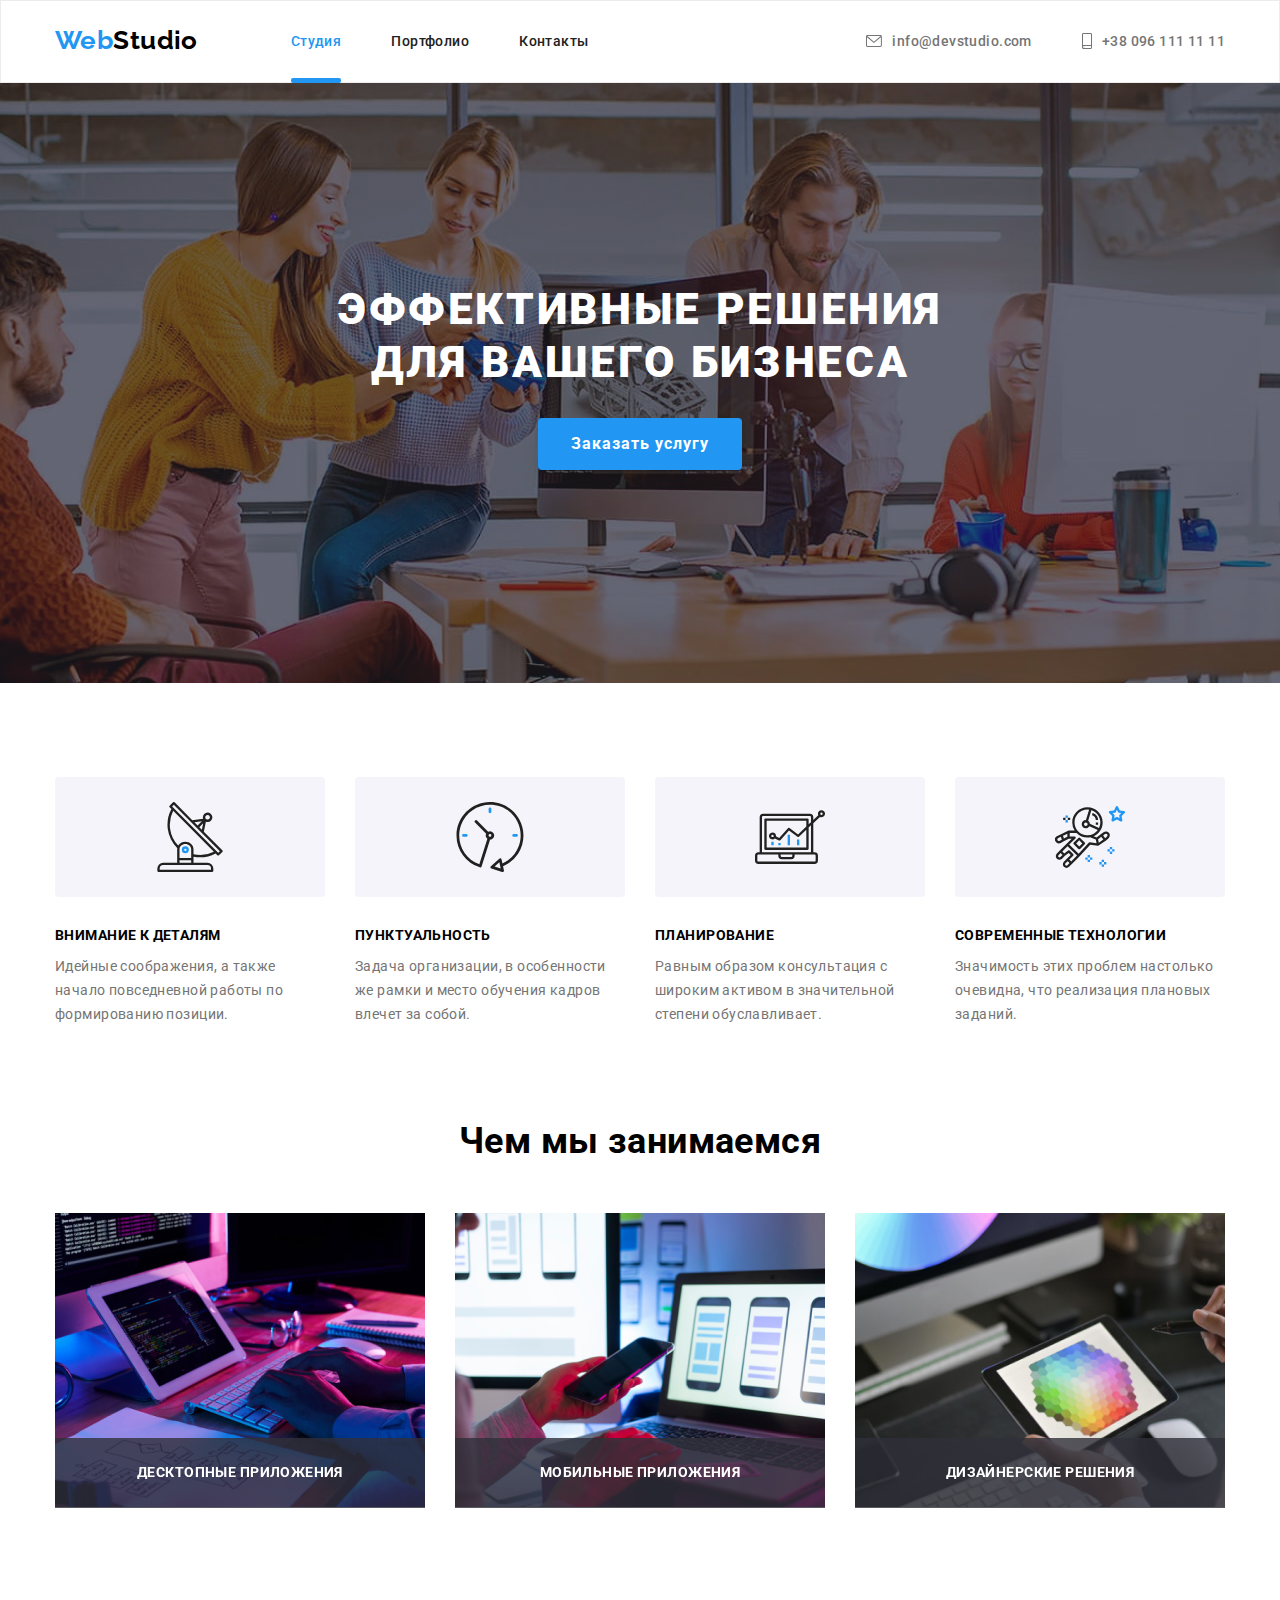
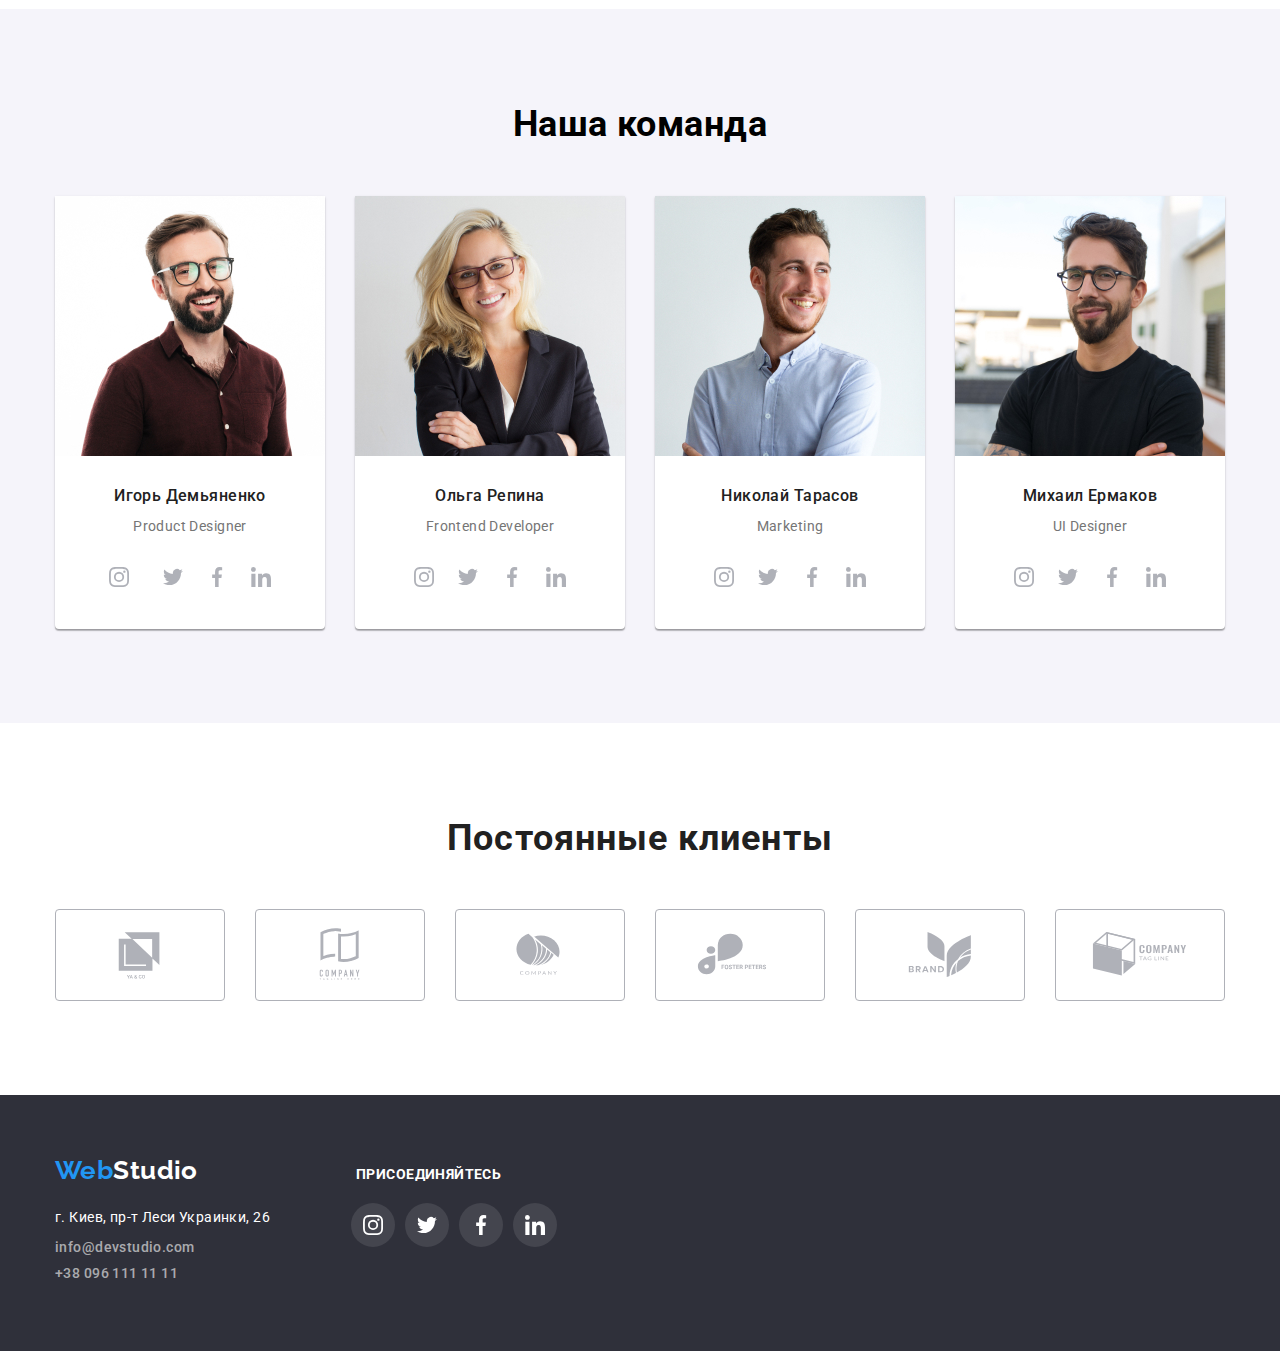
==== index.html @ 70e54691 "copy" ====
<!DOCTYPE html>
<html lang="ru">

<head>
    <meta charset="UTF-8">
    <meta http-equiv="X-UA-Compatible" content="IE=edge">
    <meta name="viewport" content="width=device-width, initial-scale=1.0">
    <title>Web studio</title>

    <link rel="preconnect" href="https://fonts.googleapis.com">
    <link rel="preconnect" href="https://fonts.gstatic.com" crossorigin>
    <link
        href="https://fonts.googleapis.com/css2?family=Raleway:wght@400;700&family=Roboto:wght@400;500;700;900&display=swap"
        rel="stylesheet">

        <link rel="stylesheet" href="https://cdnjs.cloudflare.com/ajax/libs/modern-normalize/1.1.0/modern-normalize.min.css">

    <link rel="stylesheet" href="./CSS/style.css">
    
</head>

<body>

    <!-- Шапка  -->
    <header class="page-header">
        <div class="container main-nav cont-size">
            <nav class="main-nav">
                <div class="logohead"><a class="logo" href="index.html">Web<span class="studio-head">Studio</span></a></div>
                <ul class="site-nav list">
                    <li class="item"><a href="./index.html" class="link menu-link current">Студия</a></li>
                    <li class="item"><a href="./portfolio.html" class="link menu-link">Портфолио</a></li>
                    <li class="item"><a href="" class="link menu-link">Контакты</a></li>
                </ul>
            </nav>
            
            <ul class="contacts list cont-list">
                <li class="item item-icon">
                    <a href="mailto:info@devstudio.com" class="link">
                    <svg class="icon icon-header" width="16" height="12">
                        <use class="hover" href="./Img/symbol-defs.svg#icon-envelope"></use>                        
                    </svg>
                    info@devstudio.com</a>
                </li>

                <li class="item item-icon">
                    <a href="tel:+380961111111" class="link">
                    <svg class="icon icon-header" width="10" height="16">
                        <use class="hover" href="./Img/symbol-defs.svg#icon-smartphone"></use>
                    </svg>
                    +38 096 111 11 11</a>
                </li>
            </ul>
        </div>
    </header>

    <main>

        <!-- Герой -->
            <section class="hero">
                <div class="container cont-size cont-hero">
                    <h1 class="heading">Эффективные решения <br> для вашего бизнеса</h1>
                    <button type="button" class="button" data-modal-open>Заказать услугу</button>
                </div>
                <div class="backdrop is-hidden" data-modal>
                    <div class="modal">
                        <button class="modal-button" data-modal-close>
                            <svg class="close-button" width="18" height="18">
                                <use href="./Img/symbol-defs.svg#icon-close-black-18dp"></use>
                            </svg>
                        </button>
                    </div>
                </div>
            </section>

        
        <!-- Преимущества -->
        <section class="section-benef">
            <div class="container cont-size">
                <h2 class="visually-hidden">Преимущества</h2>
                <ul class="list benefits">
                    <li class="item item-antena">
                        <div class="cont-icon">
                            <svg class="icon-benefits" width="70" height="70">
                                <use href="./Img/symbol-defs.svg#icon-antenna">
                                </use>
                            </svg>
                        </div>
                        <h3 class="header">Внимание к деталям</h3>
                        <p class="tittle">Идейные соображения, а также начало повседневной работы по формированию позиции.
                        </p>
                    </li>
                    <li class="item item-clock">
                        <div class="cont-icon">
                            <svg class="icon-benefits" width="70" height="70">
                                <use href="./Img/symbol-defs.svg#icon-clock">
                                </use>
                            </svg>
                        </div>
                        <h3 class="header">Пунктуальность</h3>
                        <p class="tittle">Задача организации, в особенности же рамки и место обучения кадров влечет за
                            собой.</p>
                    </li>
                    <li class="item item-diagrama">
                        <div class="cont-icon">
                            <svg class="icon-benefits" width="70" height="70">
                                <use href="./Img/symbol-defs.svg#icon-diagram">
                                </use>
                            </svg>
                        </div>
                        <h3 class="header">Планирование</h3>
                        <p class="tittle">Равным образом консультация с широким активом в значительной степени
                            обуславливает.</p>
                    </li>
                    <li class="item item-astronaut">
                        <div class="cont-icon">
                            <svg class="icon-benefits" width="70" height="70">
                                <use href="./Img/symbol-defs.svg#icon-astronaut">
                                </use>
                            </svg>
                        </div>
                        <h3 class="header">Современные технологии</h3>
                        <p class="tittle">Значимость этих проблем настолько очевидна, что реализация плановых заданий.</p>
                    </li>
                </ul>
            </div>
        </section>

        <!-- Чем занимаемся -->
        <section class="work">
            <div class="cont-size container">
                <h2 class="header">Чем мы занимаемся</h2>
                <ul class="list our-work">
                    <li class="item">
                        <img src="./Img/box-1.jpg" alt="box1" width="370" height="294">
                        <div class="box-bg">
                            <p class="box-text">Десктопные приложения</p>
                        </div>
                    </li>
                    
                    <li class="item">
                        <img src="./Img/box-2.jpg" alt="box2" width="370" height="294">
                        <div class="box-bg">
                            <p class="box-text">Мобильные приложения</p>
                        </div>
                    </li>

                    <li class="item">
                        <img src="./Img/box-3.jpg" alt="box3" width="370" height="294">
                        <div class="box-bg">
                            <p class="box-text">Дизайнерские решения</p>
                        </div>
                    </li>
                </ul>
            </div>
        </section>

        <!-- Наша команда -->
        <section class="team">
            <div class="container cont-size">
                <h2 class="header">Наша команда</h2>
                <ul class="list our-team">

                    <li class="item item-media">
                        <img class="team-img" src="./Img/OurTeam/img-(1).jpg" alt="img-1" width="270" height="260">
                        <div class="item-text">
                            <h3 class="name">Игорь Демьяненко</h3>
                            <p class="tittle">Product Designer</p>
                            <div class="soc-container">
                                <ul class="social-links">
                                    <li class="social-item">
                                        <a href="" class="link soc-link">
                                            <svg class="icon soc-icon" width="20" height="20">
                                                <use href="./Img/symbol-defs.svg#icon-instagram-2"></use>
                                            </svg>
                                        </a>
                                    </li>

                                    <li>
                                        <a href="" class="link soc-link">
                                            <svg class="icon soc-icon" width="20" height="20">
                                                <use href="./Img/symbol-defs.svg#icon-twitter-1"></use>
                                            </svg>
                                        </a>
                                    </li>

                                    <li>
                                        <a href="" class="link soc-link">
                                            <svg class="icon soc-icon" width="20" height="20">
                                                <use href="./Img/symbol-defs.svg#icon-facebook-1"></use>
                                            </svg>
                                        </a>
                                    </li>

                                    <li>
                                        <a href="" class="link  soc-link soc-link">
                                            <svg class="icon soc-icon" width="20" height="20">
                                                <use href="./Img/symbol-defs.svg#icon-linkedin-1"></use>
                                            </svg>
                                        </a>
                                    </li>
                                </ul>
                            </div>
                        </div>
                    </li>
                
                    <li class="item item-media">
                        <img class="team-img" src="./Img/OurTeam/img-(2).jpg" alt="img-2" width="270" height="260">
                        <div class="item-text">
                            <h3 class="name">Ольга Репина</h3>
                            <p class="tittle">Frontend Developer</p>
                            <div class="soc-container">
                                <ul class="social-links">
                                    <li>
                                        <a href="" class="link soc-link">
                                            <svg class="icon soc-icon" width="20" height="20">
                                                <use href="./Img/symbol-defs.svg#icon-instagram-2"></use>
                                            </svg>
                                        </a>
                                    </li>
                            
                                    <li>
                                        <a href="" class="link soc-link">
                                            <svg class="icon soc-icon" width="20" height="20">
                                                <use href="./Img/symbol-defs.svg#icon-twitter-1"></use>
                                            </svg>
                                        </a>
                                    </li>
                            
                                    <li>
                                        <a href="" class="link soc-link">
                                            <svg class="icon soc-icon" width="20" height="20">
                                                <use href="./Img/symbol-defs.svg#icon-facebook-1"></use>
                                            </svg>
                                        </a>
                                    </li>
                            
                                    <li>
                                        <a href="" class="link soc-link">
                                            <svg class="icon soc-icon" width="20" height="20">
                                                <use href="./Img/symbol-defs.svg#icon-linkedin-1"></use>
                                            </svg>
                                        </a>
                                    </li>
                                </ul>
                            </div>
                        </div>
                    </li>
                
                    <li class="item item-media">
                        <img class="team-img" src="./Img/OurTeam/img-(3).jpg" alt="img-3" width="270" height="260">
                        <div class="item-text">
                            <h3 class="name">Николай Тарасов</h3>
                            <p class="tittle">Marketing</p>
                            <div class="soc-container">
                                <ul class="social-links">
                                    <li>
                                        <a href="" class="link soc-link">
                                            <svg class="icon soc-icon" width="20" height="20">
                                                <use href="./Img/symbol-defs.svg#icon-instagram-2"></use>
                                            </svg>
                                        </a>
                                    </li>
                            
                                    <li>
                                        <a href="" class="link soc-link">
                                            <svg class="icon soc-icon" width="20" height="20">
                                                <use href="./Img/symbol-defs.svg#icon-twitter-1"></use>
                                            </svg>
                                        </a>
                                    </li>
                            
                                    <li>
                                        <a href="" class="link soc-link">
                                            <svg class="icon soc-icon" width="20" height="20">
                                                <use href="./Img/symbol-defs.svg#icon-facebook-1"></use>
                                            </svg>
                                        </a>
                                    </li>
                            
                                    <li>
                                        <a href="" class="link soc-link">
                                            <svg class="icon soc-icon" width="20" height="20">
                                                <use href="./Img/symbol-defs.svg#icon-linkedin-1"></use>
                                            </svg>
                                        </a>
                                    </li>
                                </ul>
                            </div>
                        </div>
                    </li>
                
                    <li class="item item-media">
                        <img class="team-img" src="./Img/OurTeam/img-(4).jpg" alt="img-4" width="270" height="260">
                        <div class="item-text">
                            <h3 class="name">Михаил Ермаков</h3>
                            <p class="tittle">UI Designer</p>
                            <div class="soc-container">
                                <ul class="social-links">
                                    <li>
                                        <a href="" class="link soc-link">
                                            <svg class="icon soc-icon" width="20" height="20">
                                                <use href="./Img/symbol-defs.svg#icon-instagram-2"></use>
                                            </svg>
                                        </a>
                                    </li>
                            
                                    <li>
                                        <a href="" class="link soc-link">
                                            <svg class="icon soc-icon" width="20" height="20">
                                                <use href="./Img/symbol-defs.svg#icon-twitter-1"></use>
                                            </svg>
                                        </a>
                                    </li>
                            
                                    <li>
                                        <a href="" class="link soc-link">
                                            <svg class="icon soc-icon" width="20" height="20">
                                                <use href="./Img/symbol-defs.svg#icon-facebook-1"></use>
                                            </svg>
                                        </a>
                                    </li>
                            
                                    <li>
                                        <a href="" class="link soc-link">
                                            <svg class="icon soc-icon" width="20" height="20">
                                                <use href="./Img/symbol-defs.svg#icon-linkedin-1"></use>
                                            </svg>
                                        </a>
                                    </li>
                                </ul>
                            </div>
                        </div>
                    </li>
                </ul>
            </div>
        </section>

        <!-- Постоянные клиенты -->
        <section class="section-clients">
            <div class="container container-clients">
                <h2 class="tittle-clients">Постоянные клиенты</h2>
                <ul class="clients">
                    <li class="item-client">
                        <a href="" class="link-client">
                            <svg class="icon-client" width="106" height="60">
                                <use href="./Img/symbol-defs.svg#icon-logo"></use>
                            </svg>
                        </a>
                    </li>

                    <li class="item-client">
                        <a href="" class="link-client">
                            <svg class="icon-client" width="106" height="60">
                                <use href="./Img/symbol-defs.svg#icon-logo-1"></use>
                            </svg>
                        </a>
                    </li>

                    <li class="item-client">
                        <a href="" class="link-client">
                            <svg class="icon-client" width="106" height="60">
                                <use href="./Img/symbol-defs.svg#icon-logo-2"></use>
                            </svg>
                        </a>
                    </li>

                    <li class="item-client">
                        <a href="" class="link-client">
                            <svg class="icon-client" width="106" height="60">
                                <use href="./Img/symbol-defs.svg#icon-logo-3"></use>
                            </svg>
                        </a>
                    </li>

                    <li class="item-client" >
                        <a href="" class="link-client">
                            <svg class="icon-client" width="106" height="60">
                                <use href="./Img/symbol-defs.svg#icon-logo-4"></use>
                            </svg>
                        </a>
                    </li>

                    <li class="item-client">
                        <a href="" class="link-client">
                            <svg class="icon-client" width="106" height="60+">
                                <use href="./Img/symbol-defs.svg#icon-logo-5"></use>
                            </svg>
                        </a>
                    </li>


                </ul>
            </div>
        </section>
    </main>

    <!-- Футер -->
    <footer class="footer">
        <div class="container posicion-foot">
            <div class=" container-footer">
                <a class="logo footer-logo" href="">Web<span class="studio">Studio</span></a>
                <address class="adres">
                    <a class="place placed" href="" target="_blank" rel="noopener noreferrer">г. Киев, пр-т Леси Украинки,
                        26</a>
                    <ul class="contacts list contacts-footer">
                        <li class="item"> <a href="mailto:info@devstudio.com" class="link">info@devstudio.com</a></li>
                        <li class="item"> <a href="tel:+380961111111" class="link">+38 096 111 11 11</a></li>
                    </ul>
                </address>
            </div>
            <div class="soc-container-footer">
                <p class="join">присоединяйтесь</p>
                <ul class="social-links">
                    <li class="soc-foot-item">
                        <a href="" class="link soc-footer">
                            <svg class="icon soc-icon icon-footer" width="20" height="20">
                                <use href="./Img/symbol-defs.svg#icon-instagram-2"></use>
                            </svg>
                        </a>
                    </li>
    
                    <li class="soc-foot-item">
                        <a href="" class="link soc-footer">
                            <svg class="icon soc-icon icon-footer" width="20" height="20">
                                <use href="./Img/symbol-defs.svg#icon-twitter-1"></use>
                            </svg>
                        </a>
                    </li>
    
                    <li class="soc-foot-item">
                        <a href="" class="link soc-footer">
                            <svg class="icon soc-icon icon-footer" width="20" height="20">
                                <use href="./Img/symbol-defs.svg#icon-facebook-1"></use>
                            </svg>
                        </a>
                    </li>
    
                    <li class="soc-foot-item">
                        <a href="" class="link soc-footer">
                            <svg class="icon soc-icon icon-footer" width="20" height="20">
                                <use href="./Img/symbol-defs.svg#icon-linkedin-1"></use>
                            </svg>
                        </a>
                    </li>
                </ul>
            </div>
        </div>
    </footer>


<script src="./js/modal.js"></script>
</body>

</html>
---- CSS/style.css ----
html {
  box-sizing: border-box;
}

*,
*::before,
*::after {
  box-sizing: inherit;
}

:root {
  --p-text-color: #757575;
  --brand-color: #2196f3;
  --h-text-color: #212121;
  --ptimary-lighte-color: #fff;
  --background-color-foot-and-hero: #2f303a;
  --bg-color: #f5f4fa;
  --bg-cards: #eeeeee;
  --color-icon: #afb1b8;
  --timing-function: cubic-bezier(0.4, 0, 0.2, 1);
}

/* Утилиты */
h1,
h2,
h3,
h4,
h5,
h6 {
  font-family: Roboto;
  font-weight: 700;

  margin-top: 0;
  margin-bottom: 0;
}

p {
  margin-top: 0;
  margin-bottom: 0;
}

body {
  font-family: "Roboto", sans-serif;
  font-style: normal;
  font-weight: normal;
  font-size: 14px;
  line-height: 1.71;

  letter-spacing: 0.03em;
  background-color: var(--ptimary-lighte-color);
}

button {
  font-family: Roboto;
  border: 1px solid transparent;
  border-radius: 4px;
}

.header {
  margin-bottom: 10px;
}

.name {
  margin-bottom: 10px;
}

.list {
  padding: 0;
  margin: 0;
  list-style: none;
}

.section {
  /* padding-top: 94px; */
  padding-bottom: 94px;
}

/* main nav */
.main-nav {
  display: flex;
  align-items: center;
}

/* site nav */
.logo {
  font-family: Raleway;
  font-weight: 700;
  font-size: 26px;
  line-height: 1.2;
  text-decoration: none;
  color: var(--brand-color);
}

/* .logo .web {
  color: var(--brand-color);
} */

.studio-head {
  color: #000;
}

.logohead .logo {
  padding-top: 24px;
  padding-bottom: 24px;
}

.container {
  max-width: 1200px;
  margin-left: auto;
  margin-right: auto;
  padding-left: 15px;
  padding-right: 15px;
  /* margin-bottom: 94px; */

  /* outline: 1px solid tomato; */
}

.container.main-nav {
  margin-bottom: 0;
}

.container.cont-size {
  width: 1200px;
}

/* .page-header {
  margin-bottom: -94px;
} */

.site-nav {
  position: relative;
  display: flex;
  margin-left: 93px;
}

.site-nav .link {
  display: block;
  padding-top: 32px;
  padding-bottom: 32px;

  color: var(--h-text-color);

  font-family: Roboto;
  font-weight: 500;
  font-size: 14px;
  line-height: 1.2;
  text-decoration: none;

  transition-property: color;
  transition-duration: 250ms;
  transition-timing-function: cubic-bezier(0.4, 0, 0.2, 1);
}

.site-nav .link:hover,
.site-nav .link:focus {
  color: var(--brand-color);
}

.menu-link {
  position: relative;
  display: block;
}

.current.menu-link::after {
  content: "";

  position: absolute;
  bottom: -1px;
  left: 0;

  display: block;
  width: 100%;
  height: 5px;
  background-color: var(--brand-color);
  border-radius: 2px;

  transform: scaleX(1);
  transition: transform 250ms var(--timing-function);
}

.menu-link:hover::after,
.menu-link:focus::after {
  transform: scaleX(1);
}

.menu-link::after {
  content: "";

  position: absolute;
  bottom: -1px;
  left: 0;

  display: block;
  width: 100%;
  height: 5px;
  background-color: var(--brand-color);
  border-radius: 2px;

  transform: scaleX(0);
  transition: transform 250ms var(--timing-function);
}

.cont-list .link {
  padding-top: 32px;
  padding-bottom: 32px;
}

.cont-list {
  display: flex;
}

.site-nav .link.current {
  color: var(--brand-color);
}

.site-nav .item:not(:last-child) {
  margin-right: 50px;
}

.contacts {
  display: flex;
  margin-left: auto;
}

.contacts .item + .item {
  margin-left: 50px;
}

.contacts .link {
  display: flex;
  align-items: center;
  color: var(--p-text-color);

  font-family: Roboto;
  font-weight: 500;
  font-size: 14px;
  line-height: 1.2;
  text-decoration: none;

  transition-property: color;
  transition-duration: 250ms;
  transition-timing-function: cubic-bezier(0.4, 0, 0.2, 1);
}
.contacts .link:hover,
.contacts .link:focus {
  color: var(--brand-color);
}

.icon {
  fill: #757575;
}

.icon-header {
  margin-right: 10px;
}

.item-icon svg {
  transition-property: fill;
  transition-duration: 250ms;
  transition-timing-function: cubic-bezier(0.4, 0, 0.2, 1);
}

.item-icon:hover svg,
.item-icon:focus svg {
  fill: var(--brand-color);
}

.link:focus svg {
  fill: var(--brand-color);
}

/* Герой */
.hero .heading {
  color: var(--ptimary-lighte-color);
  font-family: Roboto;
  font-weight: 900;
  margin-top: 0;
  margin-bottom: 30px;

  font-size: 44px;
  line-height: 1.2;

  letter-spacing: 0.06em;
  text-transform: uppercase;
}

.hero {
  background-color: var(--background-color-foot-and-hero);
  text-align: center;

  padding-top: 200px;
  padding-bottom: 200px;

  max-width: 1600px;
  height: 600px;
  margin-right: auto;
  margin-left: auto;

  background-image: linear-gradient(
      to right,
      rgba(47, 48, 58, 0.4),
      rgba(47, 48, 58, 0.4)
    ),
    url("../Img/Фон/Img-min.jpg");
  background-repeat: no-repeat;
  background-position: center;
  background-size: cover;
}

.hero .button {
  color: var(--ptimary-lighte-color);
  background-color: var(--brand-color);
  padding: 10px 32px;

  font-weight: 700;
  font-size: 16px;
  line-height: 1.87;
  text-align: center;
  letter-spacing: 0.06em;

  min-width: 200px;

  box-shadow: 0px 4px 4px rgba(0, 0, 0, 0.15);
  border-radius: 4px;

  transition-property: background-color;
  transition-duration: 250ms;
  transition-timing-function: cubic-bezier(0.4, 0, 0.2, 1);
}

.hero .button:hover,
.hero .button:focus {
  cursor: pointer;
}

/* Преимущества */

.section-benef {
  padding-top: 94px;
  padding-bottom: 94px;
}

.benefits {
  display: flex;
  justify-content: center;
}

.benefits .item {
  width: 270px;
  margin-right: 30px;
}

.benefits .item:last-child {
  margin-right: 0;
}

.benefits .item:nth-last-child(4n + 1) {
  padding-right: 0;
}

.list.benefits .header {
  margin-bottom: 10px;
}

.list .tittle {
  color: var(--p-text-color);
}

.benefits .header {
  font-size: 14px;
  line-height: 1.2;
  text-transform: uppercase;
}

.benefits .tittle {
  font-family: Roboto;
  font-size: 14px;
  line-height: 24px;
  letter-spacing: 0.03em;
}

/* .benefits .item::before {
  content: "";
  display: block;
  height: 120px;
  margin-bottom: 30px;

  background: #f5f4fa;
  border-radius: 4px;
}

.benefits .item-antena::before {
  background-image: url("../Img/Icon/antenna.svg");
  background-size: 70px 70px;
  background-position: center;
  background-repeat: no-repeat;
}

.benefits .item-clock::before {
  background-image: url("../Img/Icon/clock.svg");
  background-size: 70px 70px;
  background-position: center;
  background-repeat: no-repeat;
}

.benefits .item-diagrama::before {
  background-image: url("../Img/Icon/diagram.svg");
  background-size: 70px 70px;
  background-position: center;
  background-repeat: no-repeat;
}

.benefits .item-astronaut::before {
  background-image: url("../Img/Icon/astronaut.svg");
  background-size: 70px 70px;
  background-position: center;
  background-repeat: no-repeat;
} */

.icon-benefits {
  fill: var(--h-text-color);
  text-align: center;
}

.cont-icon {
  width: 270px;
  height: 120px;
  display: flex;
  justify-content: center;
  align-items: center;
  margin-bottom: 30px;

  background: var(--bg-color);
  border-radius: 4px;
}

/* Чем занимаемся */

.work {
  padding-bottom: 94px;
}

.work .header {
  font-size: 36px;
  line-height: 1.2;
  text-align: center;
}

.our-work {
  display: flex;
  justify-content: center;
}

.container .header {
  margin-bottom: 50px;
}

.our-work .item {
  position: relative;
  margin-right: 30px;
}

.our-work .item:nth-last-child(3n + 1) {
  margin-right: 0;
}

.box-bg {
  position: absolute;
  bottom: 7px;
  left: 0;

  display: flex;
  justify-content: center;
  align-items: center;
  width: 100%;
  height: 70px;
  background-color: rgba(47, 48, 58, 0.8);
}

.box-text {
  /* position: absolute;
  bottom: 5px;
  left: 10px; */

  font-family: Roboto;
  font-style: normal;
  font-weight: 700;
  font-size: 14px;
  line-height: 1.13;
  text-align: center;
  letter-spacing: 0.03em;
  text-transform: uppercase;
  color: var(--ptimary-lighte-color);
}

/* Наша команда */
.our-team {
  display: flex;
  justify-content: center;
}

.our-team .item {
  text-align: center;
  margin-right: 30px;

  background-color: #ffffff;
  box-shadow: 0px 1px 3px rgba(0, 0, 0, 0.12), 0px 1px 1px rgba(0, 0, 0, 0.14),
    0px 2px 1px rgba(0, 0, 0, 0.2);
  border-radius: 0px 0px 4px 4px;
}

.our-team .item:nth-last-child(4n + 1) {
  margin-right: 0;
}

.soc-container {
  display: flex;
  justify-content: center;
}

.social-links {
  display: flex;
  justify-content: center;
  align-items: center;
  height: 44px;
  width: 206px;

  padding-left: 0;
  margin-bottom: 0;
  margin-top: 0;

  list-style: none;
}

.social-item {
  margin-right: 10px;
}

.social-links .link {
  display: flex;
  justify-content: center;
  align-items: center;
  width: 44px;
  height: 44px;
  border-radius: 50%;
  color: #afb1b8;

  transition-property: background-color, color;
  transition-duration: 250ms;
  transition-timing-function: cubic-bezier(0.4, 0, 0.2, 1);
}

.social-links .link:hover,
.social-links .link:focus {
  background-color: var(--brand-color);
}

.soc-link:hover svg,
.soc-link:focus svg {
  fill: var(--ptimary-lighte-color);
}

.soc-icon {
  fill: currentColor;
}

.item-text .tittle {
  margin-bottom: 16px;
}

.item-text {
  padding: 30px 32px;
}

.team {
  padding-top: 94px;
  padding-bottom: 94px;

  background-color: var(--bg-color);
}

.team .header {
  font-size: 36px;
  line-height: 1.2;
  text-align: center;

  margin-bottom: 50px;
}

.team-img {
  display: block;
  max-width: 100%;
  height: auto;
}

.name {
  font-weight: 500;
  font-size: 16px;
  line-height: 1.2;
}

.list .tittle {
  color: var(--p-text-color);
}

.list .name {
  color: var(--h-text-color);
}

/* Футер */
.footer {
  padding-top: 60px;
  padding-bottom: 60px;

  background-color: var(--background-color-foot-and-hero);
  text-decoration: none;
}

.footer-logo {
  display: block;
  width: 145px;
  margin-bottom: 20px;
}

/* .footer .container {
  margin-bottom: -94px;
  margin-top: -94px;
} */

.studio {
  color: var(--ptimary-lighte-color);
}

.adres {
  font-family: Roboto;
  font-style: normal;
  font-size: 14px;
  line-height: 1.7;
  text-decoration: none;

  width: 231px;
}

.adres .place {
  color: var(--ptimary-lighte-color);
  text-decoration: none;
}

.placed {
  display: block;
  margin-bottom: 9px;
}

.adres .link {
  color: rgba(255, 255, 255, 0.6);
}

.contacts-footer {
  display: block;
}

.contacts.contacts-footer .item {
  margin-bottom: 9px;
  margin-left: 0;
}

.posicion-foot {
  display: flex;
  align-items: baseline;
}

.container-footer {
  margin-right: 70px;
}

.soc-container-footer {
}

.join {
  font-family: Roboto;
  font-weight: 700;
  font-size: 14px;
  line-height: 1.18;
  letter-spacing: 0.03em;
  text-transform: uppercase;

  color: var(--ptimary-lighte-color);

  margin-bottom: 20px;
}

.soc-footer {
  background-color: rgba(255, 255, 255, 0.1);

  transition-property: background-color;
  transition-duration: 250ms;
  transition-timing-function: cubic-bezier(0.4, 0, 0.2, 1);
}

.icon-footer {
  fill: var(--ptimary-lighte-color);
}

/* -----Постоянные клиенты------*/

.section-clients {
  padding: 94px 0;
}

.container-clients {
  text-align: center;
}

.tittle-clients {
  font-family: Roboto;
  font-weight: 700;
  font-size: 36px;
  line-height: 1.17;
  text-align: center;
  letter-spacing: 0.03em;

  color: var(--h-text-color);
  margin-bottom: 50px;
}

.clients {
  display: flex;
  align-items: center;
  justify-content: center;

  list-style: none;
  padding: 0;
  margin: 0;
}

.item-client {
  margin-right: 30px;
}

.item-client:last-child {
  margin-right: 0;
}

.icon-client {
  fill: var(--color-icon);
}

/* .icon-client:hover,
.icon-client:focus {
  fill: var(--brand-color);
} */

.link-client {
  display: flex;
  align-items: center;
  justify-content: center;
  width: 170px;
  height: 92px;
  border: 1px solid var(--color-icon);
  border-radius: 4px;

  transition-property: border;
  transition-duration: 250ms;
  transition-timing-function: cubic-bezier(0.4, 0, 0.2, 1);
}

.link-client svg {
  transition-property: fill;
  transition-duration: 250ms;
  transition-timing-function: cubic-bezier(0.4, 0, 0.2, 1);
}

.link-client:hover,
.link-client:focus {
  fill: var(--brand-color);
  border: 1px solid var(--brand-color);
}

.link-client:hover svg,
.link-client:focus svg {
  fill: var(--brand-color);
}

.soc-foot-item {
  margin-right: 10px;
}

/* Портфолио */

.page-header {
  border: 1px solid #ececec;
}

.visually-hidden {
  position: absolute !important;
  clip: rect(1px 1px 1px 1px);
  clip: rect(1px, 1px, 1px, 1px);
  padding: 0 !important;
  border: 0 !important;
  height: 1px !important;
  width: 1px !important;
  overflow: hidden;
}

/* Фильтр */

.content {
  width: 1200px;
  justify-content: center;
  margin-right: auto;
  margin-left: auto;
}

.filtr-cont {
  display: flex;
  justify-content: center;
  flex-wrap: wrap;

  width: 1170px;
  /* margin-bottom: 50px; */
}

.portfolio {
  padding-top: 94px;
}

.portfolio a {
  text-decoration: none;
}

/* .portfolio a:hover,
.portfolio a:focus {
  text-decoration: underline;
  text-decoration-color: var(--brand-color);
} */

.filtr {
  display: flex;
  justify-content: center;

  /* font-weight: 500;
  font-size: 16px;
  line-height: 1.62;

  text-align: center;
  letter-spacing: 0.03em; */
  margin-bottom: 50px;
}

.filtr .button.all {
  color: var(--ptimary-lighte-color);
  background-color: var(--brand-color);

  margin-left: 0;
}

.filtr .button {
  color: var(--h-text-color);
  background-color: #f5f4fa;

  padding: 6px 22px;
  margin-left: 8px;

  font-weight: 500;
  font-size: 16px;
  line-height: 1.62;

  text-align: center;
  letter-spacing: 0.03em;

  transition-property: background-color, color;
  transition-duration: 250ms;
  transition-timing-function: cubic-bezier(0.4, 0, 0.2, 1);
}

.filtr .button:hover,
.filtr .button:focus {
  color: var(--ptimary-lighte-color);
  background-color: var(--brand-color);
  cursor: pointer;

  box-shadow: 0px 3px 1px rgba(0, 0, 0, 0.1), 0px 1px 2px rgba(0, 0, 0, 0.08),
    0px 2px 2px rgba(0, 0, 0, 0.12);
}

/* Карточки */

/* .cards.list {
  justify-content: center;
} */

.cards .card-header {
  font-size: 18px;
  line-height: 2;
  color: var(--h-text-color);

  letter-spacing: 0.06em;
}

.cards .card-tittle {
  font-weight: 400;
  font-size: 16px;
  line-height: 1.87;

  letter-spacing: 0.03em;
  color: var(--p-text-color);
}

.container.flex-container {
  width: 1200px;
  padding-right: 15px;
  padding-left: 15px;
  margin-right: auto;
  margin-left: auto;

  justify-content: center;
}

.flex-cards {
  display: flex;
  flex-wrap: wrap;

  margin-right: -30px;
  margin-bottom: -30px;
}

.flex-cards .flex-element {
  flex-basis: calc(100% / 3 - 30px);
}

.flex-element {
  margin-right: 30px;
  margin-bottom: 30px;
}

.flex-element:nth-child(3n) {
  margin-right: 0;
}

.flex-element:nth-last-child(-n + 3) {
  margin-bottom: 30px;
}

/* .flex-element:hover,
.flex-element:focus {
  box-shadow: 0px 1px 1px rgba(0, 0, 0, 0.12), 0px 4px 4px rgba(0, 0, 0, 0.06),
    1px 4px 6px rgba(0, 0, 0, 0.16);
} */

.info-card {
  padding: 24px 20px;
  margin-top: -5px;
  border: 1px solid var(--bg-cards);
  border-top: none;
}

.link-card {
  display: block;
  text-decoration: none;
}

.link-card:hover,
.link-card:focus {
  box-shadow: 0px 1px 1px rgba(0, 0, 0, 0.12), 0px 4px 4px rgba(0, 0, 0, 0.06),
    1px 4px 6px rgba(0, 0, 0, 0.16);
}

.thumb::before {
  display: inline-block;
  position: absolute;
  content: "";
  background-color: rgba(33, 150, 243, 0.9);
  width: 100%;
  height: 100%;

  transform: translateY(calc(50% + 150px));
  opacity: 1;
  transition: transform 250ms cubic-bezier(0.4, 0, 0.2, 1),
    opacity 250ms cubic-bezier(0.4, 0, 0.2, 1);
}

.link-card:hover .thumb::before,
.link-card:focus .thumb::before {
  opacity: 1;
  transform: translateY(0%);
}

.overlay {
  position: relative;
  display: flex;
  overflow: hidden;
}

.overlay-text {
  position: absolute;

  display: flex;
  justify-content: center;
  align-items: center;
  padding: 0 24px;
  width: 100%;
  height: 100%;

  transform: translateY(calc(50% + 150px));
  opacity: 0;
  transition: transform 250ms cubic-bezier(0.4, 0, 0.2, 1),
    opacity 250ms cubic-bezier(0.4, 0, 0.2, 1);

  font-family: Roboto;
  font-weight: 400;
  font-size: 18px;
  line-height: 1.56;
  letter-spacing: 0.03em;
  color: var(--ptimary-lighte-color);
}

.link-card:hover .overlay-text,
.link-card:focus .overlay-text {
  opacity: 1;
  transform: translateY(0%);
}

.backdrop.is-hidden {
  opacity: 0;
  pointer-events: none;
}

.backdrop.is-hidden .modal {
  transform: translate(-50%, -50%) scaleX(1.1);
}

.backdrop {
  position: fixed;
  top: 0;
  left: 0;
  width: 100%;
  height: 100%;

  background-color: rgba(0, 0, 0, 0.2);

  opacity: 1;
  transition: opacity 250ms var(--timing-function);
}

.modal {
  position: absolute;
  top: 50%;
  left: 50%;

  min-width: 528px;
  min-height: 581px;

  background: #ffffff;
  box-shadow: 0px 1px 3px rgba(0, 0, 0, 0.12), 0px 1px 1px rgba(0, 0, 0, 0.14),
    0px 2px 1px rgba(0, 0, 0, 0.2);
  border-radius: 4px;

  transform: translate(-50%, -50%) scaleX(1);
  transition: transform 250ms var(--timing-function);
}

.modal-button {
  position: absolute;
  top: 8px;
  right: 8px;

  width: 30px;
  height: 30px;
  border-radius: 50%;
}

.close-button {
  position: absolute;
  top: 5px;
  right: 5px;

  width: 18px;
  height: 18px;
}
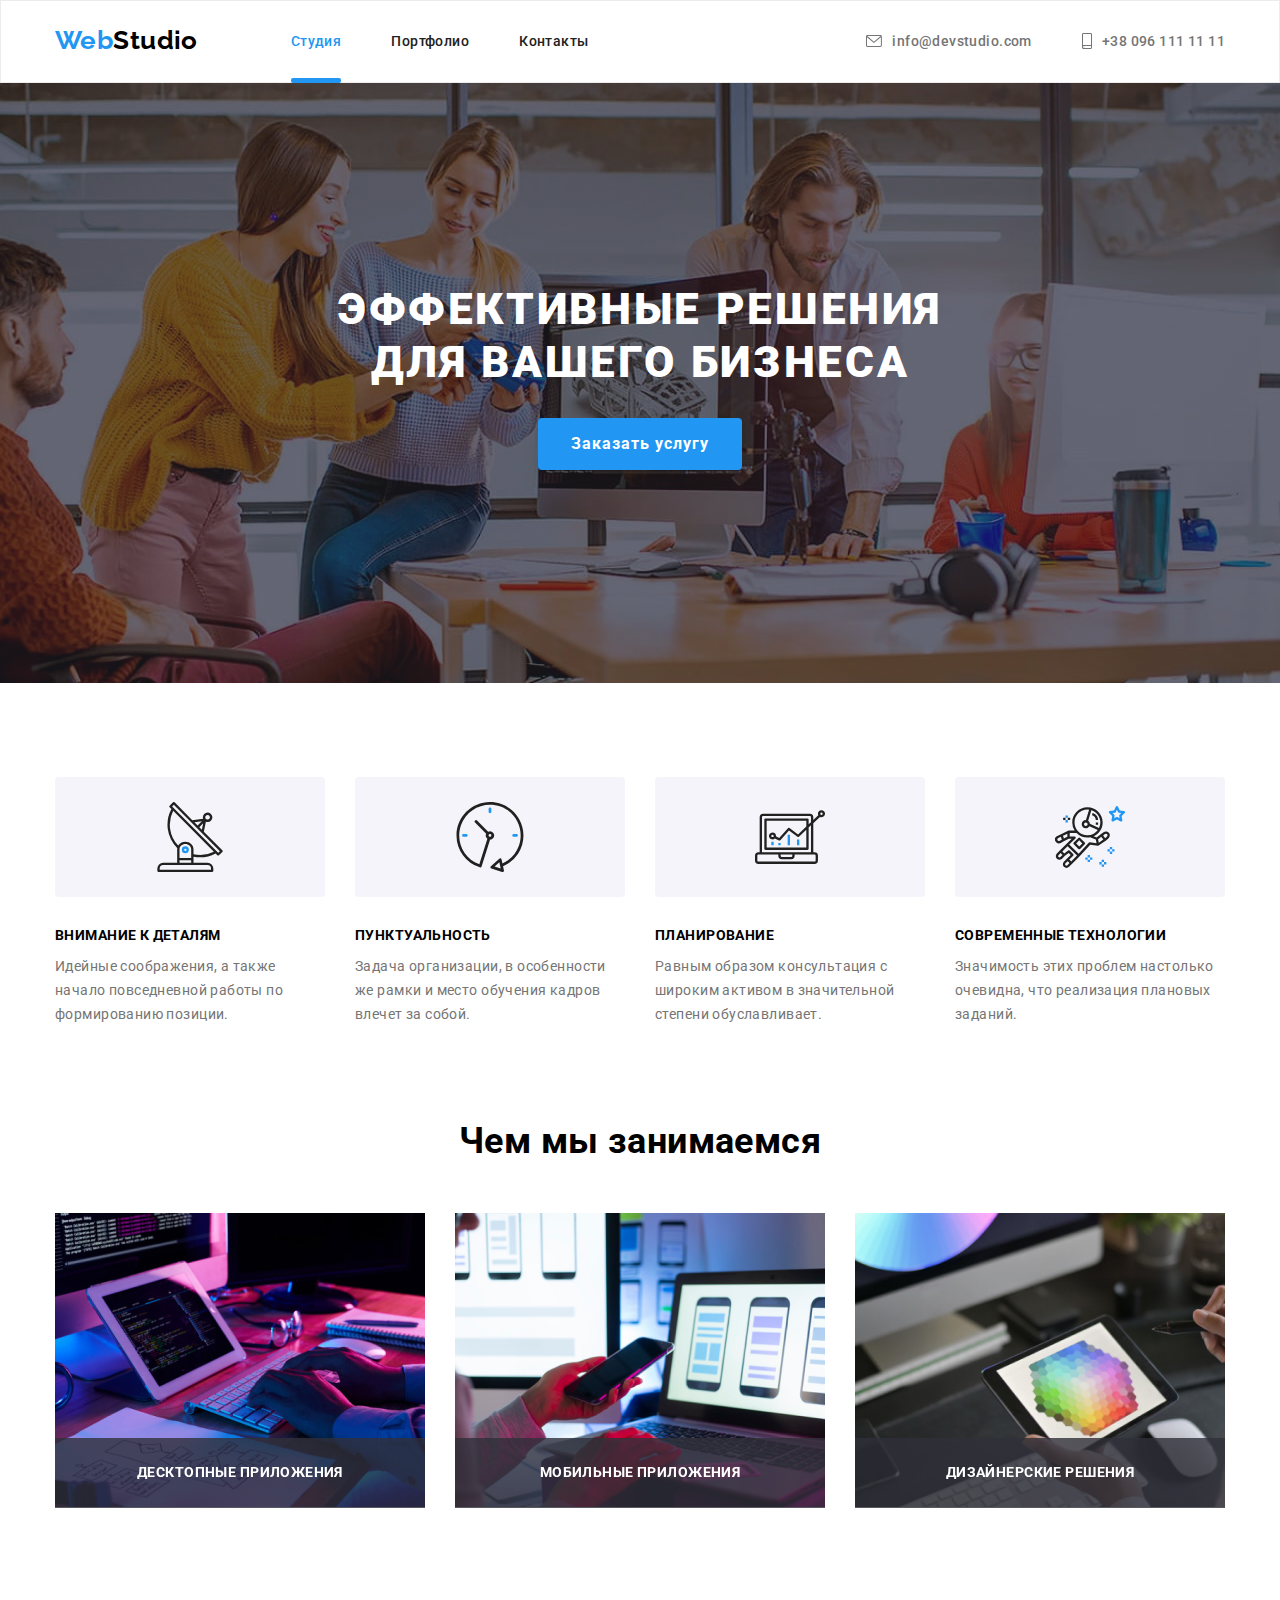
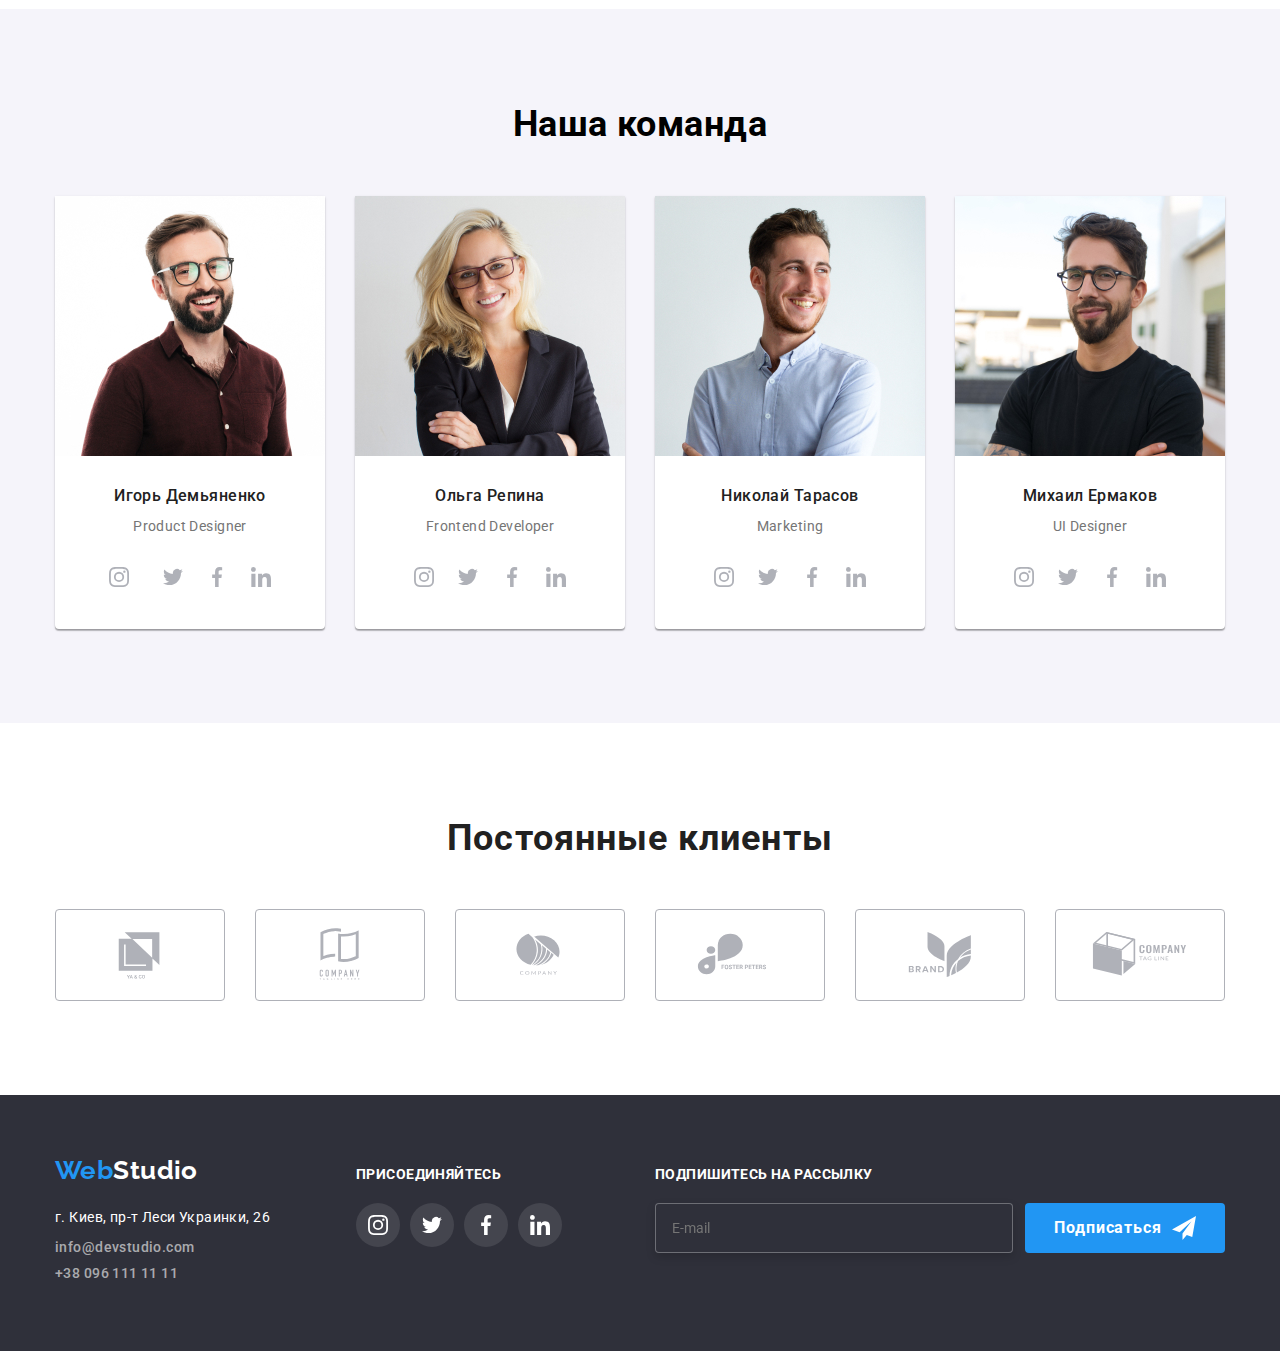
==== commit 4221438d: "push-hw-6" ====
--- a/index.html
+++ b/index.html
@@ -68,6 +68,55 @@
                                 <use href="./Img/symbol-defs.svg#icon-close-black-18dp"></use>
                             </svg>
                         </button>
+                        <h2 class="modal-title">Оставьте свои данные, мы вам перезвоним</h2>
+
+                        <form action="" class="form-modal" method="GET">
+                            <div class="form-field">
+                                <label for="name" class="modal-label">Имя</label>
+                                <input type="text" name="name" id="name" class="form-input" required>
+                                <svg class="form-icon">
+                                    <use href="./Img/symbol-defs.svg#icon-person-black-18dp-1"></use>
+                                </svg>
+                            </div>
+
+                            <div class="form-field">
+                                <label for="tel" class="modal-label">Номер</label>
+                                <input type="tel" name="tel" id="tel" class="form-input" required>
+                                <svg class="form-icon">
+                                    <use href="./Img/symbol-defs.svg#icon-phone-black-18dp-1"></use>
+                                </svg>
+                            </div>
+
+                            <div class="form-field">
+                                <label for="email" class="modal-label">Почта</label>
+                                <input type="email" name="email" id="email" class="form-input">
+                                <svg class="form-icon">
+                                    <use href="./Img/symbol-defs.svg#icon-email-black-18dp-1"></use>
+                                </svg>
+                            </div>
+
+                            <div class="form-field">
+                                <label for="comment" class="modal-label">Комментарий</label>
+                                <textarea name="comment" class="form-textarea" id="comment" placeholder="Введите текст"></textarea>
+                            </div>
+
+                            <label class="check-label">
+                                <input class="checkbox" type="checkbox" name="policy" value="policy">
+                                
+                                <span class="check-text">
+                                    <svg class="chek-icon" width="16" height="15">
+                                        <use href="./Img/symbol-defs.svg#icon-vector"></use>
+                                    </svg>
+                                </span>
+                                Соглашаюсь с рассылкой и принимаю⠀<a href="" class="link-agreement">Условия договора</a>
+                            </label>
+                            
+                            
+
+                            <button type="submit" class="button modal-but-submit">
+                                Отправить
+                            </button>
+                        </form>
                     </div>
                 </div>
             </section>
@@ -382,7 +431,7 @@
 
                     <li class="item-client">
                         <a href="" class="link-client">
-                            <svg class="icon-client" width="106" height="60+">
+                            <svg class="icon-client" width="106" height="60">
                                 <use href="./Img/symbol-defs.svg#icon-logo-5"></use>
                             </svg>
                         </a>
@@ -408,6 +457,7 @@
                     </ul>
                 </address>
             </div>
+
             <div class="soc-container-footer">
                 <p class="join">присоединяйтесь</p>
                 <ul class="social-links">
@@ -444,6 +494,25 @@
                     </li>
                 </ul>
             </div>
+
+            <div class="mailig">
+                <p class="mailing-title">
+                    Подпишитесь на рассылку
+                </p>
+                <div class="form-field-footer">
+                <form class="form-field ">
+                    <label class="" for="email"></label>
+                    <input class="input-footer" id="email" type="email" name="email" placeholder="E-mail"></input>
+                </form>
+                    <button type="submit" class="but-send">
+                        Подписаться
+                        <svg class="icon-send" width="24" height="24">
+                            <use href="./Img/symbol-defs.svg#icon-icon-send"></use>
+                        </svg>
+                    </button>
+                </div>
+                
+            </div>
         </div>
     </footer>
 
--- a/CSS/style.css
+++ b/CSS/style.css
@@ -56,6 +56,11 @@
   border-radius: 4px;
 }
 
+input {
+  padding: 0;
+  border: none;
+}
+
 .header {
   margin-bottom: 10px;
 }
@@ -674,6 +679,7 @@
 }
 
 .soc-container-footer {
+  margin-right: 93px;
 }
 
 .join {
@@ -783,6 +789,10 @@
 
 .soc-foot-item {
   margin-right: 10px;
+}
+
+.soc-foot-item:last-child {
+  margin-right: 0;
 }
 
 /* Портфолио */
@@ -847,6 +857,14 @@
   margin-bottom: 50px;
 }
 
+.button-item {
+  margin-right: 8px;
+}
+
+.button-item:last-child {
+  margin-right: 0;
+}
+
 .filtr .button.all {
   color: var(--ptimary-lighte-color);
   background-color: var(--brand-color);
@@ -859,7 +877,6 @@
   background-color: #f5f4fa;
 
   padding: 6px 22px;
-  margin-left: 8px;
 
   font-weight: 500;
   font-size: 16px;
@@ -868,7 +885,7 @@
   text-align: center;
   letter-spacing: 0.03em;
 
-  transition-property: background-color, color;
+  transition-property: background-color, color, box-shadow;
   transition-duration: 250ms;
   transition-timing-function: cubic-bezier(0.4, 0, 0.2, 1);
 }
@@ -957,6 +974,8 @@
 .link-card {
   display: block;
   text-decoration: none;
+
+  transition: box-shadow 250ms linear;
 }
 
 .link-card:hover,
@@ -1047,7 +1066,7 @@
   top: 50%;
   left: 50%;
 
-  min-width: 528px;
+  width: 528px;
   min-height: 581px;
 
   background: #ffffff;
@@ -1076,4 +1095,240 @@
 
   width: 18px;
   height: 18px;
-}
+
+  transition: fill 250ms var(--timing-function);
+}
+
+.modal-button:hover,
+.modal-button:focus {
+  cursor: pointer;
+  fill: var(--brand-color);
+}
+
+/* Форма рассылки футер */
+
+.form-field-footer {
+  display: flex;
+  flex-wrap: nowrap;
+}
+
+.mailig {
+  width: 570px;
+}
+
+.mailing-title {
+  display: block;
+  margin-bottom: 20px;
+
+  font-family: Roboto;
+  font-weight: 700;
+  font-size: 14px;
+  line-height: 1.14;
+  letter-spacing: 0.03em;
+  text-transform: uppercase;
+
+  color: var(--ptimary-lighte-color);
+}
+
+.input-footer {
+  width: 358px;
+  height: 50px;
+  margin-right: 12px;
+  padding-left: 16px;
+  border: 1px solid rgba(255, 255, 255, 0.3);
+  box-sizing: border-box;
+  filter: drop-shadow(0px 4px 4px rgba(0, 0, 0, 0.15));
+  border-radius: 4px;
+  resize: none;
+  outline: none;
+
+  background-color: var(--background-color-foot-and-hero);
+}
+
+.but-send {
+  display: flex;
+  justify-content: center;
+  align-items: center;
+  text-align: center;
+  cursor: pointer;
+
+  width: 200px;
+  height: 50px;
+
+  font-family: Roboto;
+  font-style: normal;
+  font-weight: 700;
+  font-size: 16px;
+  line-height: 1.87;
+  letter-spacing: 0.06em;
+
+  background-color: var(--brand-color);
+  color: var(--ptimary-lighte-color);
+}
+
+.icon-send {
+  display: block;
+  margin-left: 10px;
+  fill: var(--ptimary-lighte-color);
+}
+
+/* Оформление модалки */
+
+.form-modal {
+  padding: 30px;
+}
+
+.form-field {
+  position: relative;
+  display: block;
+  text-align: start;
+  margin-bottom: 10px;
+  cursor: pointer;
+}
+
+.form-field:hover svg {
+  transition: fill 250ms var(--timing-function);
+}
+
+.form-input {
+  cursor: pointer;
+
+  width: 100%;
+  height: 40px;
+  padding-left: 42px;
+
+  border: 1px solid rgba(33, 33, 33, 0.2);
+  box-sizing: border-box;
+  border-radius: 4px;
+  outline: none;
+
+  transition: border 250ms var(--timing-function);
+}
+
+.form-icon {
+  position: absolute;
+  top: 55%;
+  left: 12px;
+
+  width: 18px;
+  height: 18px;
+
+  transition: fill 250ms var(--timing-function);
+}
+
+.form-input:hover + .form-icon,
+.form-input:focus + .form-icon {
+  fill: var(--brand-color);
+}
+
+.form-input:hover,
+.form-input:focus {
+  border: 1px solid var(--brand-color);
+}
+
+.form-textarea {
+  width: 100%;
+  height: 150px;
+  padding: 12px 16px;
+  border: 1px solid rgba(33, 33, 33, 0.2);
+  box-sizing: border-box;
+  border-radius: 4px;
+  outline: none;
+  resize: none;
+
+  cursor: pointer;
+
+  font-family: Roboto;
+  font-weight: 400;
+  font-size: 12px;
+  line-height: 1.17;
+
+  letter-spacing: 0.01em;
+  color: var(--p-text-color);
+
+  transition: border 250ms var(--timing-function);
+}
+
+.form-textarea:hover,
+.form-textarea:focus {
+  border: 1px solid var(--brand-color);
+}
+
+.modal-title {
+  display: inline-block;
+  padding-top: 40px;
+
+  font-family: Roboto;
+  font-weight: 700;
+  font-size: 20px;
+  line-height: 1.15;
+  text-align: center;
+  letter-spacing: 0.03em;
+}
+
+.modal-label {
+  font-family: Roboto;
+  font-weight: 400;
+  font-size: 12px;
+  line-height: 1.17;
+
+  letter-spacing: 0.01em;
+  color: var(--p-text-color);
+}
+
+.check-label {
+  display: flex;
+  align-items: center;
+  margin-bottom: 30px;
+  cursor: pointer;
+
+  font-family: Roboto;
+  font-style: normal;
+  font-weight: 400;
+  font-size: 14px;
+  line-height: 1.71;
+
+  letter-spacing: 0.03em;
+
+  color: var(--p-text-color);
+}
+
+.checkbox {
+  appearance: none;
+  position: absolute;
+}
+
+.check-text {
+  margin-right: 7px;
+
+  display: inline-block;
+  width: 16px;
+  height: 15px;
+  border: 2px solid var(--h-text-color);
+  border-radius: 2px;
+}
+
+.checkbox:checked + .check-text {
+  border-color: var(--brand-color);
+  background-color: var(--brand-color);
+  background-size: contain;
+  background-origin: border-box;
+
+  background-image: url("../Img/icon-check.svg");
+}
+
+.link-agreement {
+  display: inline-block;
+
+  text-decoration-line: underline;
+  color: var(--brand-color);
+}
+
+.modal-but-submit {
+  box-shadow: 0px 4px 4px rgba(0, 0, 0, 0.15);
+  transition: background-color 250ms var(--timing-function);
+}
+
+.modal-but-submit:hover {
+  background-color: #188ce8;
+}
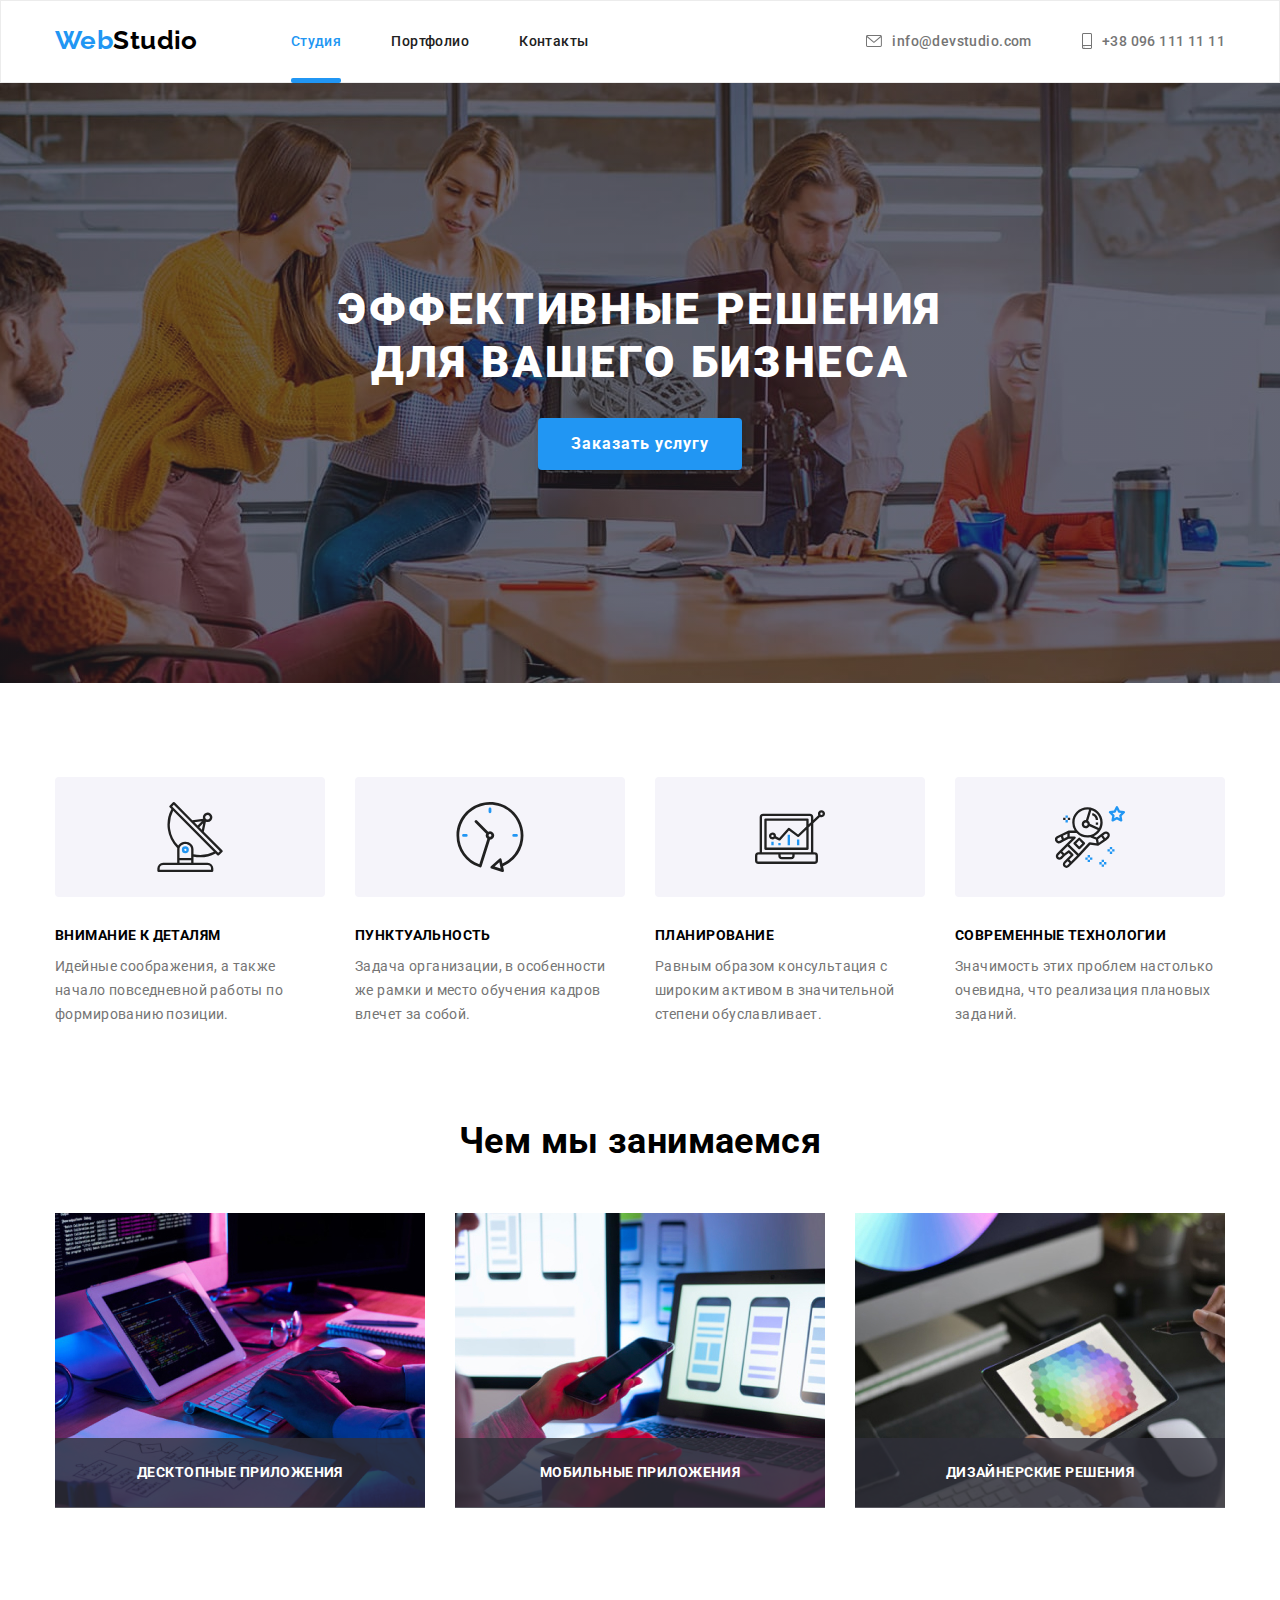
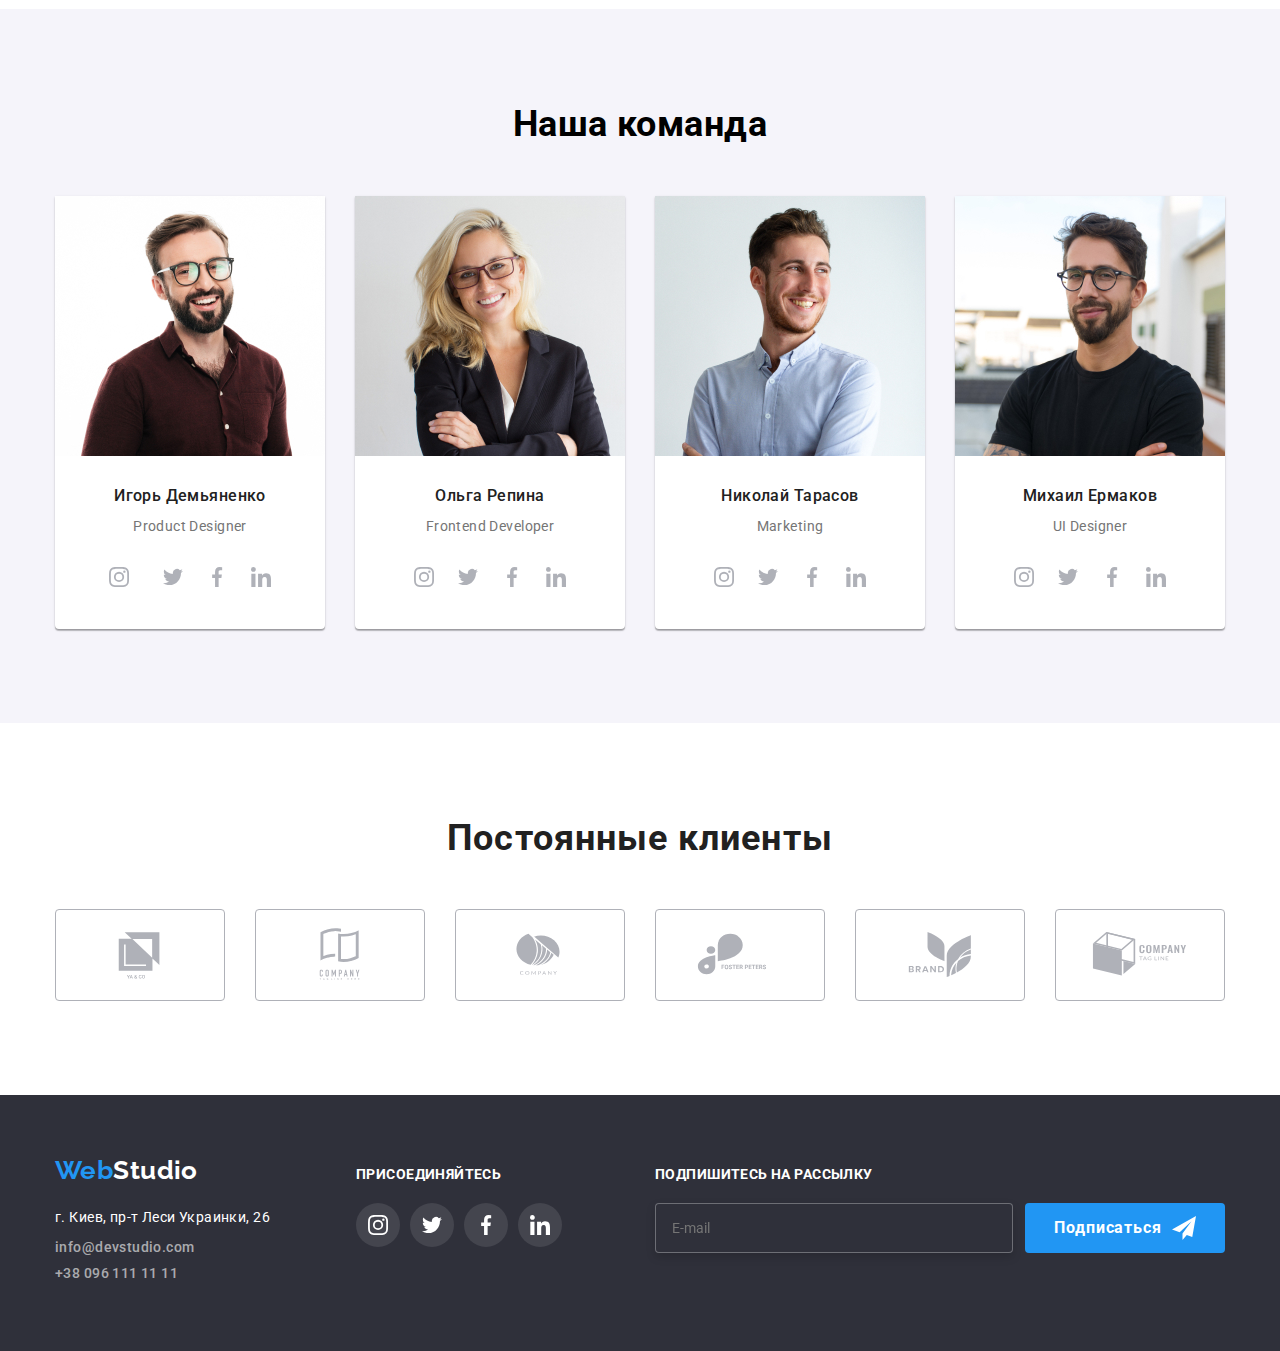
==== commit bb66bbba: "update" ====
--- a/index.html
+++ b/index.html
@@ -68,9 +68,9 @@
                                 <use href="./Img/symbol-defs.svg#icon-close-black-18dp"></use>
                             </svg>
                         </button>
-                        <h2 class="modal-title">Оставьте свои данные, мы вам перезвоним</h2>
-
-                        <form action="" class="form-modal" method="GET">
+                        <p class="modal-title">Оставьте свои данные, мы вам перезвоним</p>
+
+                        <form action="#" class="form-modal" method="GET">
                             <div class="form-field">
                                 <label for="name" class="modal-label">Имя</label>
                                 <input type="text" name="name" id="name" class="form-input" required>
@@ -500,9 +500,9 @@
                     Подпишитесь на рассылку
                 </p>
                 <div class="form-field-footer">
-                <form class="form-field ">
-                    <label class="" for="email"></label>
-                    <input class="input-footer" id="email" type="email" name="email" placeholder="E-mail"></input>
+                <form action="#" class="form-field ">
+                    <label class="" for="footer-email"></label>
+                    <input class="input-footer" id="footer-email" type="email" name="email" placeholder="E-mail">
                 </form>
                     <button type="submit" class="but-send">
                         Подписаться
--- a/CSS/style.css
+++ b/CSS/style.css
@@ -61,6 +61,14 @@
   border: none;
 }
 
+input:-webkit-autofill,
+input:-webkit-autofill:hover,
+input:-webkit-autofill:focus,
+input:-webkit-autofill:active {
+  transition: background-color 5000s ease-in-out 0s;
+  -webkit-box-shadow: 0 0 0px 1000px #fff inset;
+}
+
 .header {
   margin-bottom: 10px;
 }
@@ -679,7 +687,7 @@
 }
 
 .soc-container-footer {
-  margin-right: 93px;
+  margin-right: auto;
 }
 
 .join {
@@ -950,9 +958,9 @@
   margin-bottom: 30px;
 }
 
-.flex-element:nth-child(3n) {
+/* .flex-element:nth-child(3n) {
   margin-right: 0;
-}
+} */
 
 .flex-element:nth-last-child(-n + 3) {
   margin-bottom: 30px;
@@ -1059,6 +1067,7 @@
 
   opacity: 1;
   transition: opacity 250ms var(--timing-function);
+  z-index: 99;
 }
 
 .modal {
@@ -1068,6 +1077,7 @@
 
   width: 528px;
   min-height: 581px;
+  padding-top: 40px;
 
   background: #ffffff;
   box-shadow: 0px 1px 3px rgba(0, 0, 0, 0.12), 0px 1px 1px rgba(0, 0, 0, 0.14),
@@ -1110,10 +1120,6 @@
 .form-field-footer {
   display: flex;
   flex-wrap: nowrap;
-}
-
-.mailig {
-  width: 570px;
 }
 
 .mailing-title {
@@ -1141,6 +1147,7 @@
   border-radius: 4px;
   resize: none;
   outline: none;
+  cursor: pointer;
 
   background-color: var(--background-color-foot-and-hero);
 }
@@ -1183,7 +1190,6 @@
   display: block;
   text-align: start;
   margin-bottom: 10px;
-  cursor: pointer;
 }
 
 .form-field:hover svg {
@@ -1256,7 +1262,6 @@
 
 .modal-title {
   display: inline-block;
-  padding-top: 40px;
 
   font-family: Roboto;
   font-weight: 700;
@@ -1279,6 +1284,7 @@
 .check-label {
   display: flex;
   align-items: center;
+  justify-content: center;
   margin-bottom: 30px;
   cursor: pointer;
 
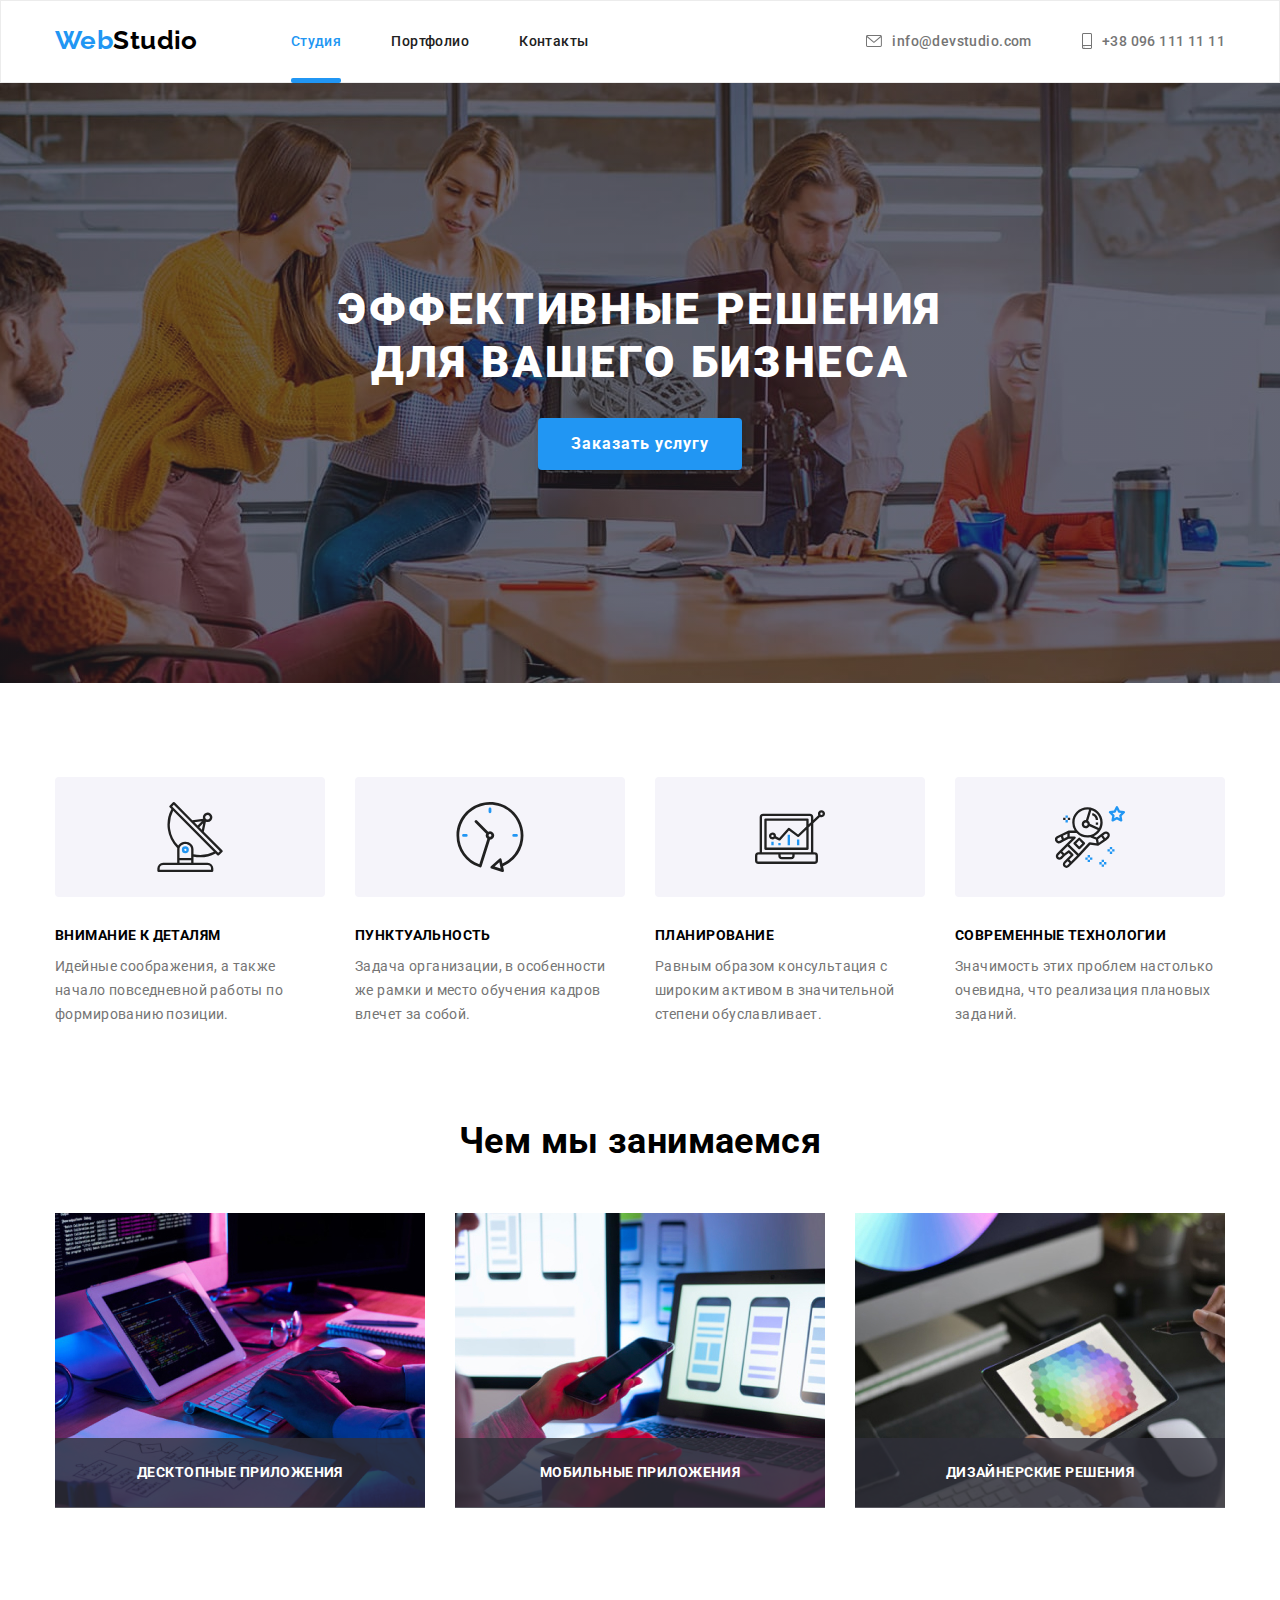
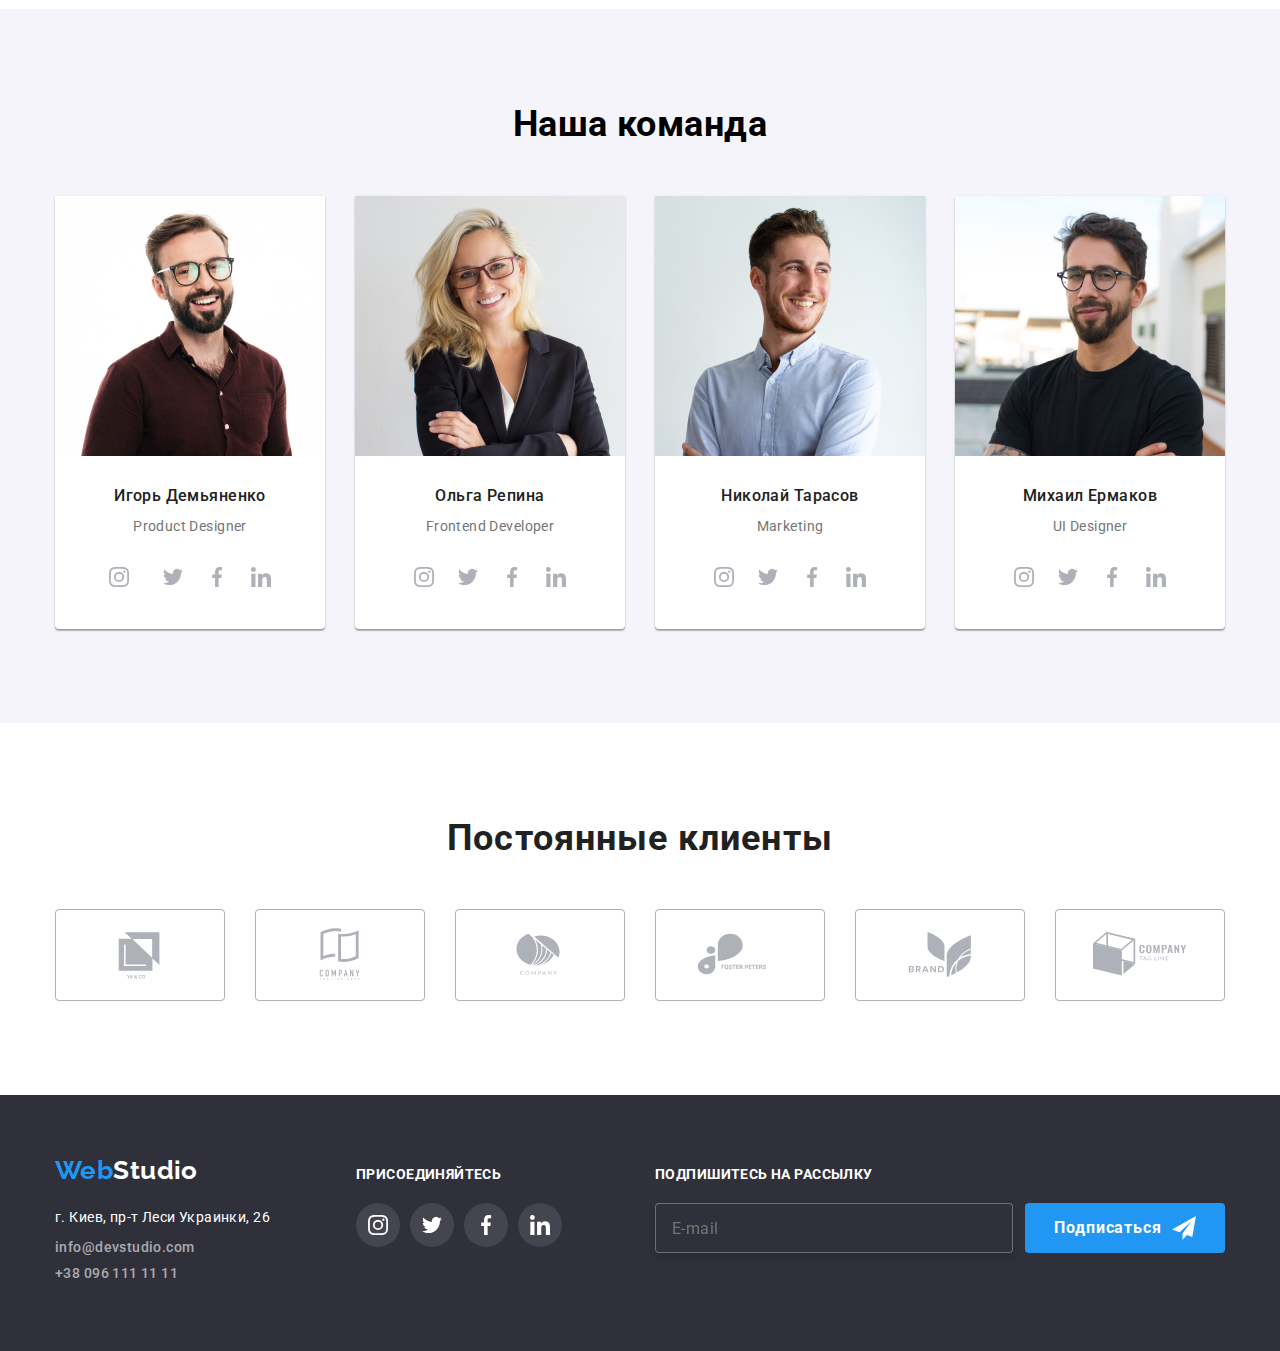
==== commit 216811f8: "update" ====
--- a/index.html
+++ b/index.html
@@ -461,6 +461,7 @@
             <div class="soc-container-footer">
                 <p class="join">присоединяйтесь</p>
                 <ul class="social-links">
+                    
                     <li class="soc-foot-item">
                         <a href="" class="link soc-footer">
                             <svg class="icon soc-icon icon-footer" width="20" height="20">
--- a/CSS/style.css
+++ b/CSS/style.css
@@ -568,6 +568,10 @@
   background-color: var(--brand-color);
 }
 
+.social-links .link:focus svg {
+  fill: var(--ptimary-lighte-color);
+}
+
 .soc-link:hover svg,
 .soc-link:focus svg {
   fill: var(--ptimary-lighte-color);
@@ -709,6 +713,10 @@
   transition-property: background-color;
   transition-duration: 250ms;
   transition-timing-function: cubic-bezier(0.4, 0, 0.2, 1);
+}
+
+.soc-footer:focus {
+  background-color: var(--brand-color);
 }
 
 .icon-footer {
@@ -1150,6 +1158,16 @@
   cursor: pointer;
 
   background-color: var(--background-color-foot-and-hero);
+
+  font-family: Roboto;
+  font-style: normal;
+  font-weight: 400;
+  font-size: 16px;
+  line-height: 1.25;
+
+  letter-spacing: 0.03em;
+
+  color: var(--ptimary-lighte-color);
 }
 
 .but-send {
@@ -1272,6 +1290,9 @@
 }
 
 .modal-label {
+  display: block;
+  margin-bottom: 4px;
+
   font-family: Roboto;
   font-weight: 400;
   font-size: 12px;
